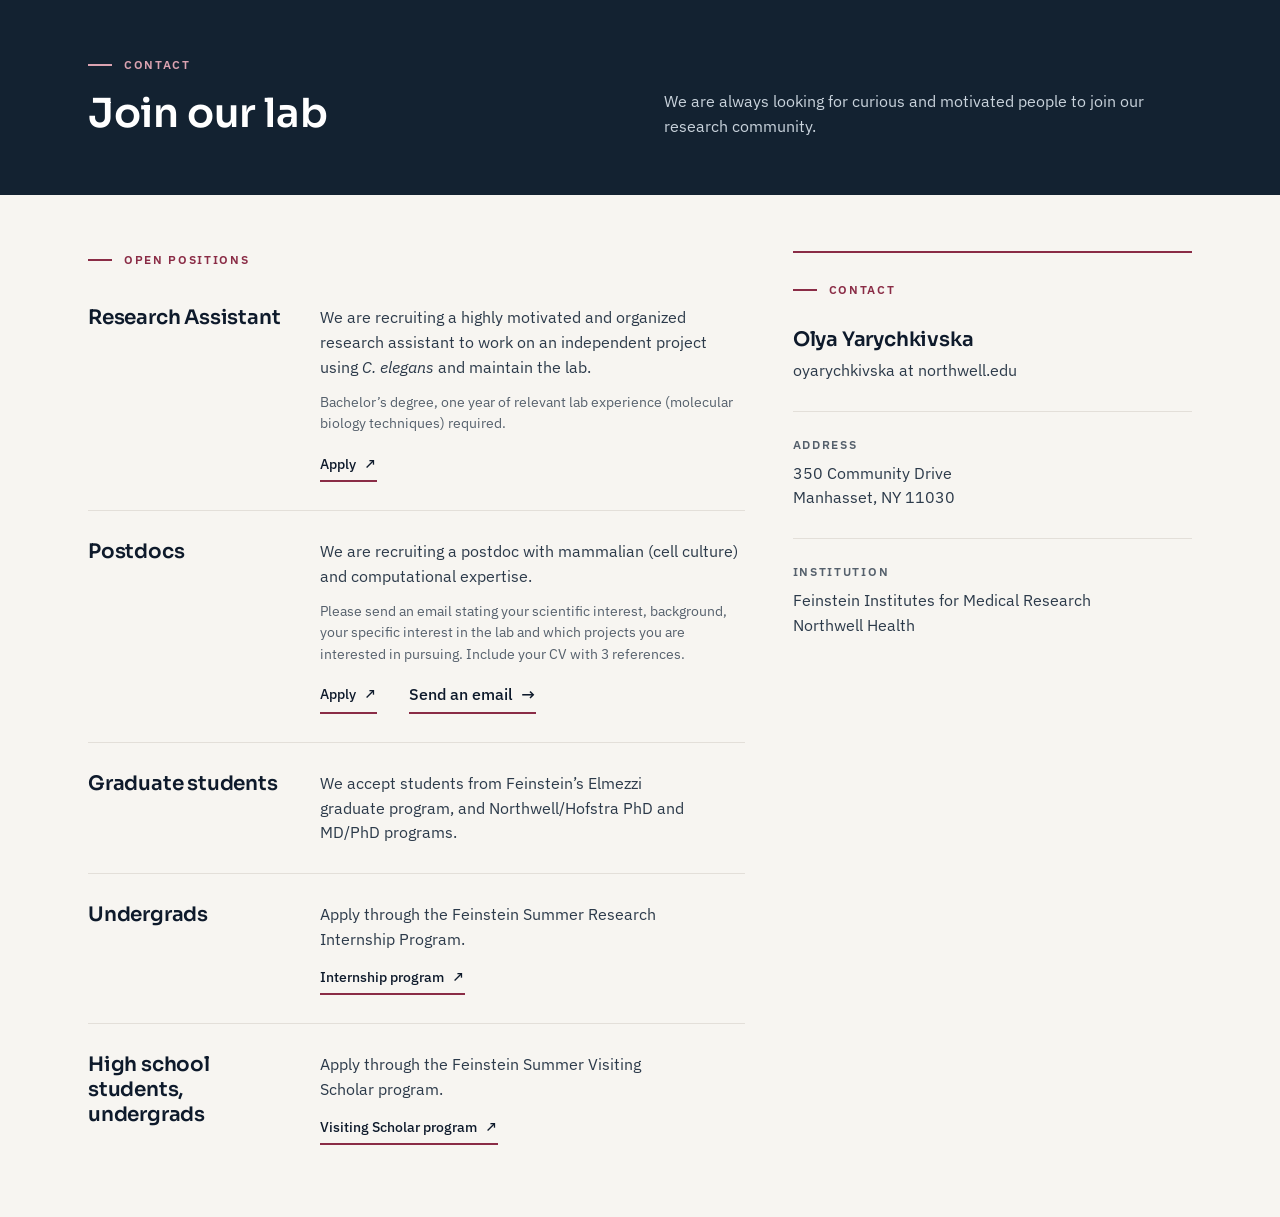
==== contact.html @ 4cb918e0 "List all open positions in the hiring bands Co-Authored-By: Claude Opus 5.5 <noreply@anthropic.com>" ====
<!DOCTYPE html>
<html lang="en">
<head>
<meta charset="utf-8">
<meta name="viewport" content="width=device-width, initial-scale=1">
<title>Contact — Yarychkivska Lab</title>
<meta name="description" content="Join the Yarychkivska Lab: open positions for a research assistant, postdocs, graduate students, undergraduates, and high school students.">
<link rel="preconnect" href="https://fonts.googleapis.com">
<link rel="preconnect" href="https://fonts.gstatic.com" crossorigin>
<link rel="stylesheet" href="https://fonts.googleapis.com/css2?family=IBM+Plex+Sans:ital,wght@0,300..700;1,300..700&family=Sora:wght@300..700&display=swap">
<link rel="stylesheet" href="css/styles.css">
</head>
<body data-page="Contact">
<div class="page">
  <div data-site-header></div>

  <main>
    <section class="inverse on-dark page-hero">
      <div class="container" style="display:grid;grid-template-columns:repeat(auto-fit,minmax(min(100%,420px),1fr));gap:24px 48px;align-items:end">
        <div class="section-heading large">
          <div class="eyebrow">Contact</div>
          <h1>Join our lab</h1>
        </div>
        <p class="muted" style="max-width:480px">We are always looking for curious and motivated people to join our research community.</p>
      </div>
    </section>

    <section style="padding:56px 0 72px">
      <div class="container" style="display:flex;flex-wrap:wrap;gap:48px">
        <div class="stack" style="flex:1.7 1 420px;min-width:0">
          <div class="eyebrow">Open positions</div>
          <div class="stack" style="margin-top:8px">
            <article class="position">
              <h3>Research Assistant</h3>
              <div class="content">
                <p class="body-text">We are recruiting a highly motivated and organized research assistant to work on an independent project using <em>C. elegans</em> and maintain the lab.</p>
                <p style="font-size:14px;line-height:var(--lh-body);color:var(--text-muted)">Bachelor’s degree, one year of relevant lab experience (molecular biology techniques) required.</p>
                <div style="margin-top:4px"><a class="arrow-link external" href="https://eppr.fa.us2.oraclecloud.com/hcmUI/CandidateExperience/en/sites/CX_2/job/201948" target="_blank" rel="noopener">Apply</a></div>
              </div>
            </article>
            <article class="position">
              <h3>Postdocs</h3>
              <div class="content">
                <p class="body-text">We are recruiting a postdoc with mammalian (cell culture) and computational expertise.</p>
                <p style="font-size:14px;line-height:var(--lh-body);color:var(--text-muted)">Please send an email stating your scientific interest, background, your specific interest in the lab and which projects you are interested in pursuing. Include your CV with 3 references.</p>
                <div class="links" style="margin-top:4px">
                  <a class="arrow-link external" href="https://eppr.fa.us2.oraclecloud.com/hcmUI/CandidateExperience/en/sites/CX_2/job/201936" target="_blank" rel="noopener">Apply</a>
                  <a class="arrow-link" href="mailto:oyarychkivska@northwell.edu">Send an email</a>
                </div>
              </div>
            </article>
            <article class="position">
              <h3>Graduate students</h3>
              <div class="content">
                <p class="body-text">We accept students from Feinstein’s Elmezzi graduate program, and Northwell/Hofstra PhD and MD/PhD programs.</p>
              </div>
            </article>
            <article class="position">
              <h3>Undergrads</h3>
              <div class="content">
                <p class="body-text">Apply through the Feinstein Summer Research Internship Program.</p>
                <div><a class="arrow-link external" href="https://feinstein.northwell.edu/education/summer-student-intern-program" target="_blank" rel="noopener">Internship program</a></div>
              </div>
            </article>
            <article class="position">
              <h3>High school students, undergrads</h3>
              <div class="content">
                <p class="body-text">Apply through the Feinstein Summer Visiting Scholar program.</p>
                <div><a class="arrow-link external" href="https://feinstein.northwell.edu/education/summer-student-intern-program" target="_blank" rel="noopener">Visiting Scholar program</a></div>
              </div>
            </article>
          </div>
        </div>

        <aside class="contact-aside">
          <div class="eyebrow">Contact</div>
          <div class="stack" style="gap:6px">
            <h3 class="h3">Olya Yarychkivska</h3>
            <a href="mailto:oyarychkivska@northwell.edu" style="font-size:16px;color:var(--text-body)">oyarychkivska at northwell.edu</a>
          </div>
          <div class="block">
            <span class="label">Address</span>
            <p class="body-text">350 Community Drive<br>Manhasset, NY 11030</p>
          </div>
          <div class="block">
            <span class="label">Institution</span>
            <p class="body-text">Feinstein Institutes for Medical Research<br>Northwell Health</p>
          </div>
        </aside>
      </div>
    </section>
  </main>

  <div data-site-footer></div>
</div>
<script src="js/site.js"></script>
</body>
</html>
---- css/styles.css ----
/* Yarychkivska Lab — design tokens + components (ported from the Claude Design system) */

:root{
  /* Navy */
  --navy-900:#0c1824; --navy-800:#132231; --navy-700:#1c3244; --navy-600:#2a4458; --navy-400:#5d7a91;
  /* Paper */
  --cream-50:#fcfbf9; --cream-100:#f7f5f1; --cream-200:#eeeae4; --cream-300:#e2dcd4;
  /* Claret — accent rules, eyebrows, numerals, link underlines */
  --claret-300:#dba3b1; --claret-400:#a84a62; --claret-500:#8a2c46; --claret-600:#6c1f35;
  /* Ink */
  --ink-900:#0e1a2b; --ink-700:#2c3a4a; --ink-500:#55606c; --ink-400:#7a838d;
  --line-200:#e3dfd9; --line-300:#d3cdc5;
  /* Microscopy channel colors — bright on dark, darker on cream for legibility */
  --channel-green:#3fe06a; --channel-magenta:#e03fd6;
  --label-green:#1f9e45; --label-magenta:#c42bbb; --label-blue:#2b55d6;

  /* Semantic */
  --surface-page:var(--cream-100);
  --surface-sunken:var(--cream-200);
  --surface-inverse:var(--navy-800);
  --text-heading:var(--ink-900);
  --text-body:var(--ink-700);
  --text-muted:var(--ink-500);
  --text-caption:var(--ink-500);
  --text-on-inverse-muted:#c9d3dc;
  --accent:var(--claret-500);
  --border-subtle:var(--line-200);
  --border-on-inverse:var(--navy-600);
  --link:var(--ink-900);
  --focus-ring:var(--claret-400);

  /* Typography */
  --font-display:"Sora","IBM Plex Sans",system-ui,sans-serif;
  --font-body:"IBM Plex Sans",system-ui,sans-serif;
  --fs-display:52px; --fs-h1:40px; --fs-h2:30px; --fs-h3:20px; --fs-numeral:40px;
  --fs-body:16px; --fs-eyebrow:12px; --fs-nav:14px;
  --lh-tight:1.1; --lh-snug:1.25; --lh-body:1.55;
  --ls-display:-0.02em; --ls-heading:-0.01em; --ls-eyebrow:0.14em;

  /* Spacing */
  --container-max:1200px;
  --gutter:48px;
  --rule-accent-w:24px; --rule-accent-h:2px;
  --underline-h:2px;
  --button-border-w:1.5px;
  --ease-standard:cubic-bezier(.2,.6,.2,1);
  --dur-base:200ms;
}

@media (max-width:720px){
  :root{ --gutter:20px; --fs-display:36px; --fs-h1:30px; --fs-h2:24px; --fs-numeral:32px; }
}

/* Base */
*,*::before,*::after{box-sizing:border-box}
html{scroll-behavior:smooth}
body{margin:0;background:var(--surface-page);color:var(--text-body);font-family:var(--font-body);font-size:var(--fs-body);line-height:var(--lh-body);-webkit-font-smoothing:antialiased}
h1,h2,h3{font-family:var(--font-display);color:var(--text-heading);margin:0;letter-spacing:var(--ls-heading);text-wrap:balance}
p{margin:0;text-wrap:pretty}
a{color:var(--link);text-decoration:none}
a:hover{color:var(--claret-600)}
a:focus-visible,button:focus-visible{outline:2px solid var(--focus-ring);outline-offset:3px}
img,video{max-width:100%}

/* Layout */
.page{min-height:100vh;display:flex;flex-direction:column}
.page > main{flex:1}
.container{max-width:var(--container-max);margin:0 auto;padding:0 var(--gutter)}
.inverse{background:var(--surface-inverse)}
.sunken{background:var(--surface-sunken)}
.stack{display:flex;flex-direction:column}
.split{display:grid;grid-template-columns:repeat(auto-fit,minmax(min(100%,420px),1fr));gap:48px;align-items:center}
.split-380{display:grid;grid-template-columns:repeat(auto-fit,minmax(min(100%,380px),1fr));gap:48px}
.split-340{display:grid;grid-template-columns:repeat(auto-fit,minmax(min(100%,340px),1fr));gap:24px 48px}
.body-text{font-size:16px;line-height:var(--lh-body);color:var(--text-body)}
.caption{font-size:12px;line-height:1.5;color:var(--text-caption)}
.label{font-size:12px;font-weight:600;letter-spacing:var(--ls-eyebrow);text-transform:uppercase;color:var(--text-muted)}
.label.accent{color:var(--claret-600)}
.numeral{font-family:var(--font-display);font-weight:300;font-size:var(--fs-numeral);line-height:1;color:var(--accent)}
.h2{font-weight:600;font-size:var(--fs-h2);line-height:var(--lh-snug)}
.h3{font-weight:600;font-size:var(--fs-h3);line-height:var(--lh-snug)}

/* Header */
.site-header{position:relative;z-index:20;background:var(--surface-inverse);border-bottom:1px solid var(--border-on-inverse)}
.site-header .container{height:56px;display:flex;align-items:center;justify-content:space-between;gap:24px}
.brand{display:flex;align-items:center;gap:14px;min-width:0}
.brand-name{font-family:var(--font-display);font-weight:600;font-size:22px;color:#fff;letter-spacing:var(--ls-heading);white-space:nowrap}
.brand-rule{width:1px;height:20px;background:var(--claret-300)}
.brand-tagline{font-size:12px;color:#fff;white-space:nowrap}
.site-nav{display:flex;gap:28px;align-self:stretch}
.site-nav a{display:flex;align-items:center;font-size:var(--fs-nav);font-weight:500;color:#fff}
.site-nav a:hover{color:var(--claret-300)}
.site-nav a[aria-current="page"]{color:var(--claret-300);box-shadow:inset 0 -2px 0 var(--claret-300)}
.burger{display:none;width:44px;height:44px;margin-right:-10px;flex-direction:column;align-items:center;justify-content:center;gap:6px;background:transparent;border:0;cursor:pointer;padding:0}
.burger i{display:block;width:22px;height:2px;background:#fff;transition:transform var(--dur-base) var(--ease-standard),opacity var(--dur-base) var(--ease-standard)}
.burger[aria-expanded="true"] i{background:var(--claret-300)}
.burger[aria-expanded="true"] i:nth-child(1){transform:translateY(8px) rotate(45deg)}
.burger[aria-expanded="true"] i:nth-child(2){opacity:0}
.burger[aria-expanded="true"] i:nth-child(3){transform:translateY(-8px) rotate(-45deg)}
.mobile-nav{display:none;position:absolute;left:0;right:0;top:57px;background:var(--surface-inverse);border-bottom:1px solid var(--border-on-inverse);padding:8px var(--gutter) 28px;flex-direction:column}
.mobile-nav a{display:flex;align-items:center;justify-content:space-between;min-height:52px;font-family:var(--font-display);font-weight:600;font-size:20px;letter-spacing:var(--ls-heading);color:#fff;border-bottom:1px solid var(--border-on-inverse)}
.mobile-nav a::after{content:"\2192";font-family:var(--font-body);font-weight:400;font-size:16px;color:var(--claret-300)}
.mobile-nav a[aria-current="page"]{color:var(--claret-300)}
.mobile-nav span{margin-top:20px;font-size:12px;color:var(--text-on-inverse-muted)}

@media (max-width:1099px){ .brand-rule,.brand-tagline{display:none} }
@media (max-width:919px){
  .site-nav{display:none}
  .burger{display:flex}
  .site-header.open .mobile-nav{display:flex}
  .brand-rule,.brand-tagline{display:block}
}
@media (max-width:559px){ .brand-rule,.brand-tagline{display:none} }

/* Eyebrow + section heading */
.eyebrow{display:flex;align-items:center;gap:12px;font-size:var(--fs-eyebrow);font-weight:600;letter-spacing:var(--ls-eyebrow);text-transform:uppercase;color:var(--claret-500)}
.eyebrow::before{content:"";width:var(--rule-accent-w);height:var(--rule-accent-h);background:currentColor;display:block;flex:none}
.on-dark .eyebrow,.eyebrow.on-dark{color:var(--claret-300)}
.section-heading{display:flex;flex-direction:column;gap:14px}
.section-heading h1,.section-heading h2{font-weight:600;font-size:var(--fs-h2);line-height:var(--lh-snug)}
.section-heading.large h1,.section-heading.large h2{font-size:var(--fs-h1)}
.on-dark .section-heading h1,.on-dark .section-heading h2{color:#fff}

/* Arrow link */
.arrow-link{display:inline-flex;align-items:center;gap:8px;font-weight:500;font-size:16px;color:var(--ink-900);padding-bottom:4px;border-bottom:var(--underline-h) solid var(--claret-500);transition:gap var(--dur-base) var(--ease-standard)}
.arrow-link:hover{gap:12px;color:var(--ink-900)}
.arrow-link::after{content:"\2192";font-size:1.05em}
.arrow-link.external{font-size:14px}
.arrow-link.external::after{content:"\2197"}
.on-dark .arrow-link{color:#fff;border-bottom-color:var(--claret-300)}
.on-dark .arrow-link.accent{color:var(--claret-300)}
.links{display:flex;gap:32px;flex-wrap:wrap}

/* Button */
.button{display:inline-flex;align-items:center;gap:10px;padding:14px 32px;border:var(--button-border-w) solid var(--claret-300);background:transparent;color:var(--claret-300);font-family:var(--font-body);font-size:16px;font-weight:500;white-space:nowrap;transition:background var(--dur-base) var(--ease-standard),color var(--dur-base) var(--ease-standard)}
.button::after{content:"\2192"}
.button:hover{background:var(--claret-300);color:var(--navy-800)}

/* Page hero (inner pages) */
.page-hero{padding:56px 0}
.page-hero p.lead{font-size:18px;line-height:var(--lh-body);color:#fff}
.page-hero p.muted{font-size:16px;line-height:var(--lh-body);color:var(--text-on-inverse-muted)}

/* Home hero */
.hero{padding:48px 0 56px}
.hero h1{font-weight:600;font-size:var(--fs-display);line-height:1.05;letter-spacing:var(--ls-display);color:#fff}
.hero .lead{font-size:18px;color:#fff;max-width:560px}
.hero .muted{color:var(--text-on-inverse-muted);max-width:560px}
.hero .links{gap:40px;margin-top:8px}
.hero video{display:block;width:100%;height:auto;aspect-ratio:4/3;background:#000}

/* Figure */
.figure{margin:0;display:flex;flex-direction:column;gap:10px}
.figure-frame{background:#000;overflow:hidden}
.figure-frame img{display:block;width:100%;height:auto;object-fit:cover}
.figure figcaption{font-size:12px;line-height:1.5;color:var(--text-caption)}
.on-dark .figure figcaption{color:var(--text-on-inverse-muted);text-align:right}

/* Approach band */
.approach{padding:24px 32px 28px;display:grid;grid-template-columns:repeat(auto-fit,minmax(min(100%,180px),1fr));gap:32px 24px}
.approach-item{display:flex;flex-direction:column;align-items:center;text-align:center;gap:6px}
.approach-art{width:min(100%,130px);aspect-ratio:300/320;position:relative;overflow:hidden}
.approach-art img{position:absolute;top:-2.5%;width:491.3%;max-width:none;height:auto;mix-blend-mode:screen;opacity:.9}
.approach-title{font-family:var(--font-display);font-weight:600;font-size:var(--fs-h3);color:#fff}
.approach-text{font-size:14px;line-height:1.45;color:var(--text-on-inverse-muted);max-width:240px}

/* Research list (home) */
.research-item{display:flex;flex-wrap:wrap;align-items:center;gap:12px 32px;padding:22px 0;border-bottom:1px solid var(--border-subtle)}
.research-item:last-child{border-bottom:none}
.research-item .numeral{flex:0 0 56px}
.research-item .body{flex:1 1 300px;min-width:0;display:grid;grid-template-columns:repeat(auto-fit,minmax(min(100%,220px),1fr));align-items:center;gap:8px 32px}
.research-item p{font-size:15px;line-height:1.45;color:var(--text-muted)}

/* Research page articles */
.question{display:flex;flex-wrap:wrap;gap:12px 32px;padding:40px 0;border-top:1px solid var(--border-subtle)}
.question > .numeral{flex:0 0 80px}
.question > .content{flex:1 1 320px;min-width:0}
.question h3{font-weight:600;font-size:24px;line-height:var(--lh-snug)}
.open-q{font-size:15px;line-height:1.45;color:var(--text-heading);padding:12px 0;border-top:1px solid var(--border-subtle)}
.open-q.lg{font-size:16px}
.open-grid{display:grid;grid-template-columns:repeat(auto-fit,minmax(min(100%,200px),1fr));gap:32px 24px}
.open-grid .tile{background:#000;height:220px;display:flex;align-items:center;justify-content:center;overflow:hidden}
.open-grid .tile img{display:block;height:auto;clip-path:inset(2.5%)}

/* Publications */
.pub{display:grid;grid-template-columns:64px minmax(0,1fr);column-gap:24px;padding:24px 0;border-bottom:1px solid var(--border-subtle)}
.pub .year{font-family:var(--font-display);font-weight:300;font-size:24px;line-height:1.2;color:var(--accent)}
.pub h3{font-weight:600;font-size:18px;line-height:var(--lh-snug);text-wrap:pretty}
.pub .authors{font-size:14px;line-height:1.5;color:var(--text-body)}
.pub .authors strong{font-weight:600;color:var(--text-heading)}
.pub .journal{font-size:14px;color:var(--text-muted)}
.pub .links{margin-top:6px}

/* Contact */
.position{display:flex;flex-wrap:wrap;gap:12px 32px;padding:28px 0;border-bottom:1px solid var(--border-subtle)}
.position:last-child{border-bottom:none;padding-bottom:0}
.position h3{flex:0 1 200px;font-weight:600;font-size:var(--fs-h3);line-height:var(--lh-snug)}
.position .content{flex:1 1 280px;min-width:0;display:flex;flex-direction:column;gap:12px}
.contact-aside{flex:1 1 260px;min-width:0;display:flex;flex-direction:column;gap:28px;padding-top:28px;border-top:2px solid var(--claret-500)}
.contact-aside .block{display:flex;flex-direction:column;gap:6px;padding-top:24px;border-top:1px solid var(--border-subtle)}

/* CTA band */
.cta{padding:40px 0}
.cta .container{display:flex;flex-wrap:wrap;align-items:flex-end;justify-content:space-between;gap:20px 40px}
.cta h2{font-weight:600;font-size:30px;color:#fff}
.cta p{flex:1 1 260px;max-width:380px;font-size:14px;line-height:1.5;color:var(--text-on-inverse-muted);padding-bottom:4px}

/* Footer */
.site-footer .container{padding-top:28px;padding-bottom:28px;display:flex;align-items:center;justify-content:space-between;gap:24px;flex-wrap:wrap}
.footer-brand{display:flex;align-items:center;gap:10px}
.footer-brand strong{font-family:var(--font-display);font-weight:600;font-size:16px;color:var(--text-heading)}
.footer-brand span{font-size:12px;color:var(--text-muted)}
.footer-brand .dot{color:var(--ink-400)}
.made-in{display:inline-flex;align-items:center;gap:6px;font-size:12px;color:var(--text-muted);white-space:nowrap}
.made-in svg{display:block;width:16px;height:11px;border-radius:1px}
.footer-nav{display:flex;gap:28px;flex-wrap:wrap}
.footer-nav a{font-size:13px;color:var(--text-body)}
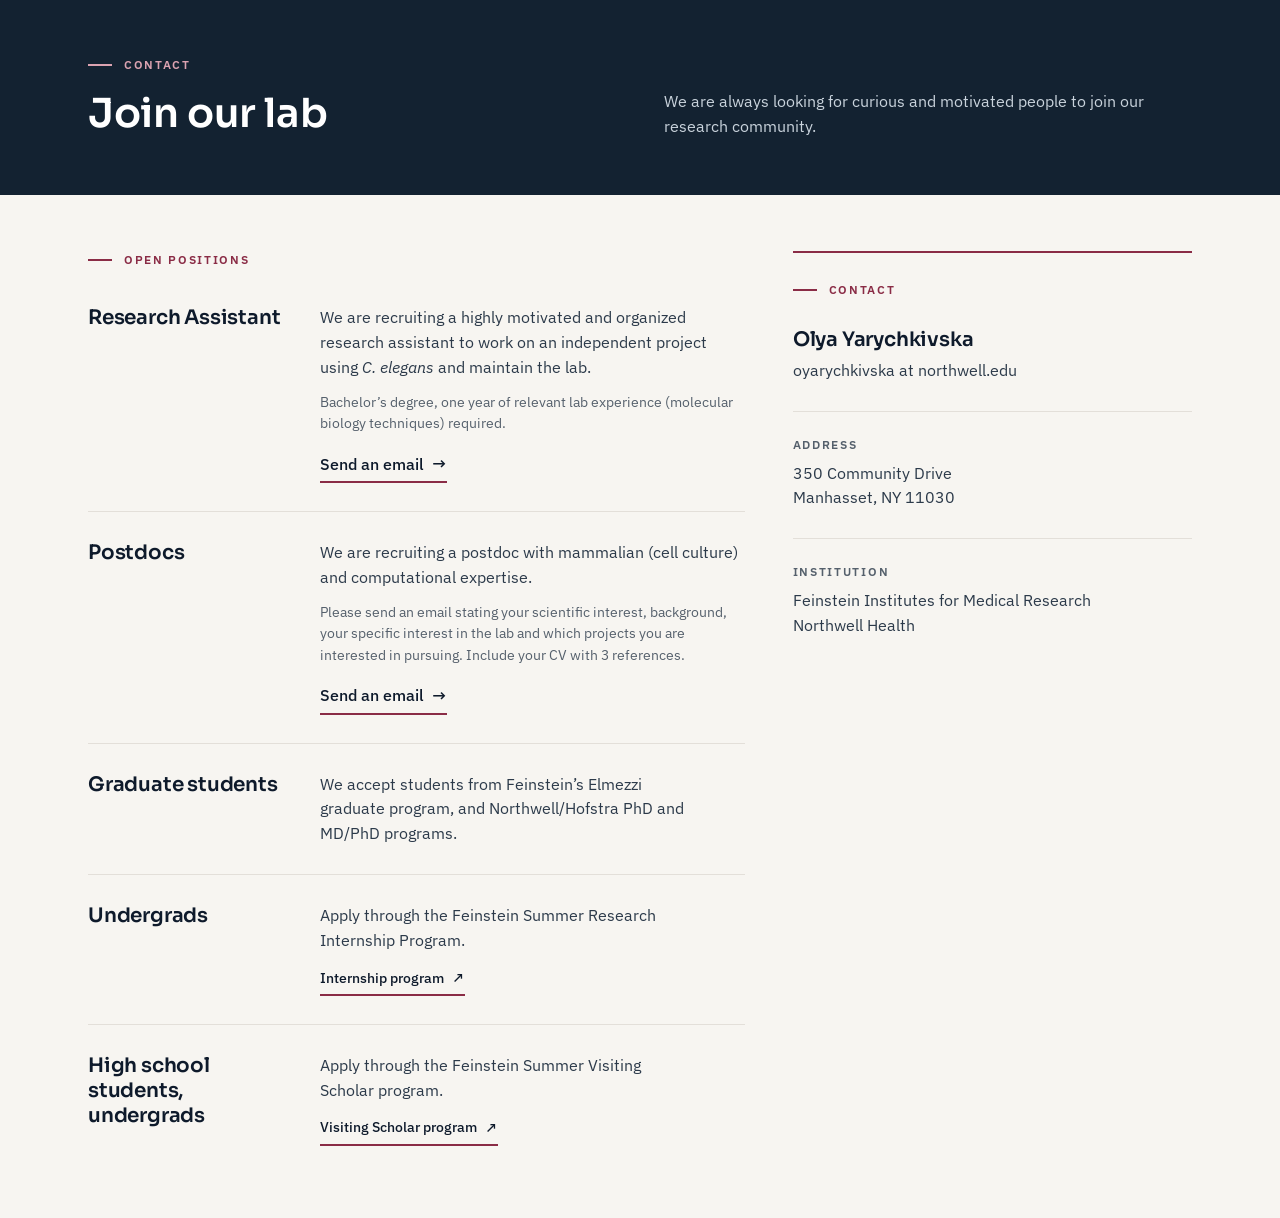
==== commit 4c6d9984: "Replace Apply links with email links on Contact Co-Authored-By: Claude Opus 5.5 <noreply@anthropic.c" ====
--- a/contact.html
+++ b/contact.html
@@ -4,7 +4,7 @@
 <meta charset="utf-8">
 <meta name="viewport" content="width=device-width, initial-scale=1">
 <title>Contact — Yarychkivska Lab</title>
-<meta name="description" content="Join the Yarychkivska Lab: open positions for a research assistant, postdocs, graduate students, undergraduates, and high school students.">
+<meta name="description" content="Join the Yarychkivska Lab: open positions for postdocs, graduate, undergraduate, and high school students.">
 <link rel="preconnect" href="https://fonts.googleapis.com">
 <link rel="preconnect" href="https://fonts.gstatic.com" crossorigin>
 <link rel="stylesheet" href="https://fonts.googleapis.com/css2?family=IBM+Plex+Sans:ital,wght@0,300..700;1,300..700&family=Sora:wght@300..700&display=swap">
@@ -35,7 +35,7 @@
               <div class="content">
                 <p class="body-text">We are recruiting a highly motivated and organized research assistant to work on an independent project using <em>C. elegans</em> and maintain the lab.</p>
                 <p style="font-size:14px;line-height:var(--lh-body);color:var(--text-muted)">Bachelor’s degree, one year of relevant lab experience (molecular biology techniques) required.</p>
-                <div style="margin-top:4px"><a class="arrow-link external" href="https://eppr.fa.us2.oraclecloud.com/hcmUI/CandidateExperience/en/sites/CX_2/job/201948" target="_blank" rel="noopener">Apply</a></div>
+                <div style="margin-top:4px"><a class="arrow-link" href="mailto:oyarychkivska@northwell.edu">Send an email</a></div>
               </div>
             </article>
             <article class="position">
@@ -43,10 +43,7 @@
               <div class="content">
                 <p class="body-text">We are recruiting a postdoc with mammalian (cell culture) and computational expertise.</p>
                 <p style="font-size:14px;line-height:var(--lh-body);color:var(--text-muted)">Please send an email stating your scientific interest, background, your specific interest in the lab and which projects you are interested in pursuing. Include your CV with 3 references.</p>
-                <div class="links" style="margin-top:4px">
-                  <a class="arrow-link external" href="https://eppr.fa.us2.oraclecloud.com/hcmUI/CandidateExperience/en/sites/CX_2/job/201936" target="_blank" rel="noopener">Apply</a>
-                  <a class="arrow-link" href="mailto:oyarychkivska@northwell.edu">Send an email</a>
-                </div>
+                <div style="margin-top:4px"><a class="arrow-link" href="mailto:oyarychkivska@northwell.edu">Send an email</a></div>
               </div>
             </article>
             <article class="position">
